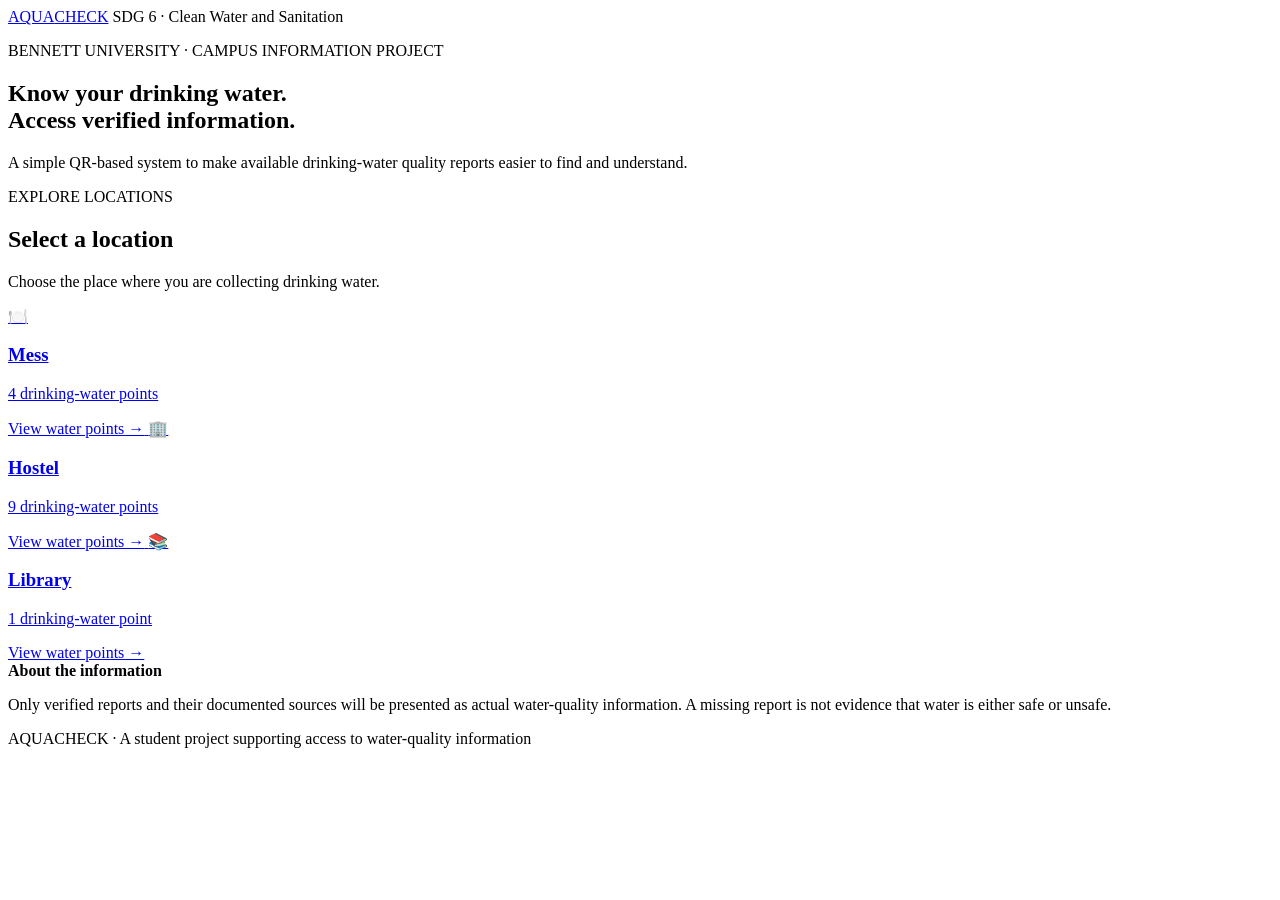
==== index.html @ 34e6789a "Add files via upload" ====
<!DOCTYPE html>
<html lang="en">
<head>
  <meta charset="UTF-8">
  <meta name="viewport" content="width=device-width, initial-scale=1.0">
  <title>AQUACHECK | Drinking Water Information</title>
  <link rel="stylesheet" href="css/style.css">
</head>
<body>
  <header class="site-header">
    <a class="brand" href="index.html">AQUA<span>CHECK</span></a>
    <span class="sdg-label">SDG 6 · Clean Water and Sanitation</span>
  </header>

  <main>
    <section class="hero">
      <p class="eyebrow">BENNETT UNIVERSITY · CAMPUS INFORMATION PROJECT</p>
      <h1>Know your drinking water.<br><span>Access verified information.</span></h1>
      <p class="hero-copy">A simple QR-based system to make available drinking-water quality reports easier to find and understand.</p>
    </section>

    <section class="locations-section">
      <div class="section-heading">
        <div>
          <p class="eyebrow">EXPLORE LOCATIONS</p>
          <h2>Select a location</h2>
        </div>
        <p class="section-note">Choose the place where you are collecting drinking water.</p>
      </div>

      <div class="location-grid">
        <a class="location-card" href="location.html?place=mess">
          <span class="location-icon">🍽️</span>
          <h3>Mess</h3>
          <p>4 drinking-water points</p>
          <span class="card-link">View water points →</span>
        </a>
        <a class="location-card" href="location.html?place=hostel">
          <span class="location-icon">🏢</span>
          <h3>Hostel</h3>
          <p>9 drinking-water points</p>
          <span class="card-link">View water points →</span>
        </a>
        <a class="location-card" href="location.html?place=library">
          <span class="location-icon">📚</span>
          <h3>Library</h3>
          <p>1 drinking-water point</p>
          <span class="card-link">View water points →</span>
        </a>
      </div>
    </section>

    <section class="notice">
      <strong>About the information</strong>
      <p>Only verified reports and their documented sources will be presented as actual water-quality information. A missing report is not evidence that water is either safe or unsafe.</p>
    </section>
  </main>

  <footer>
    <p>AQUACHECK · A student project supporting access to water-quality information</p>
  </footer>
</body>
</html>
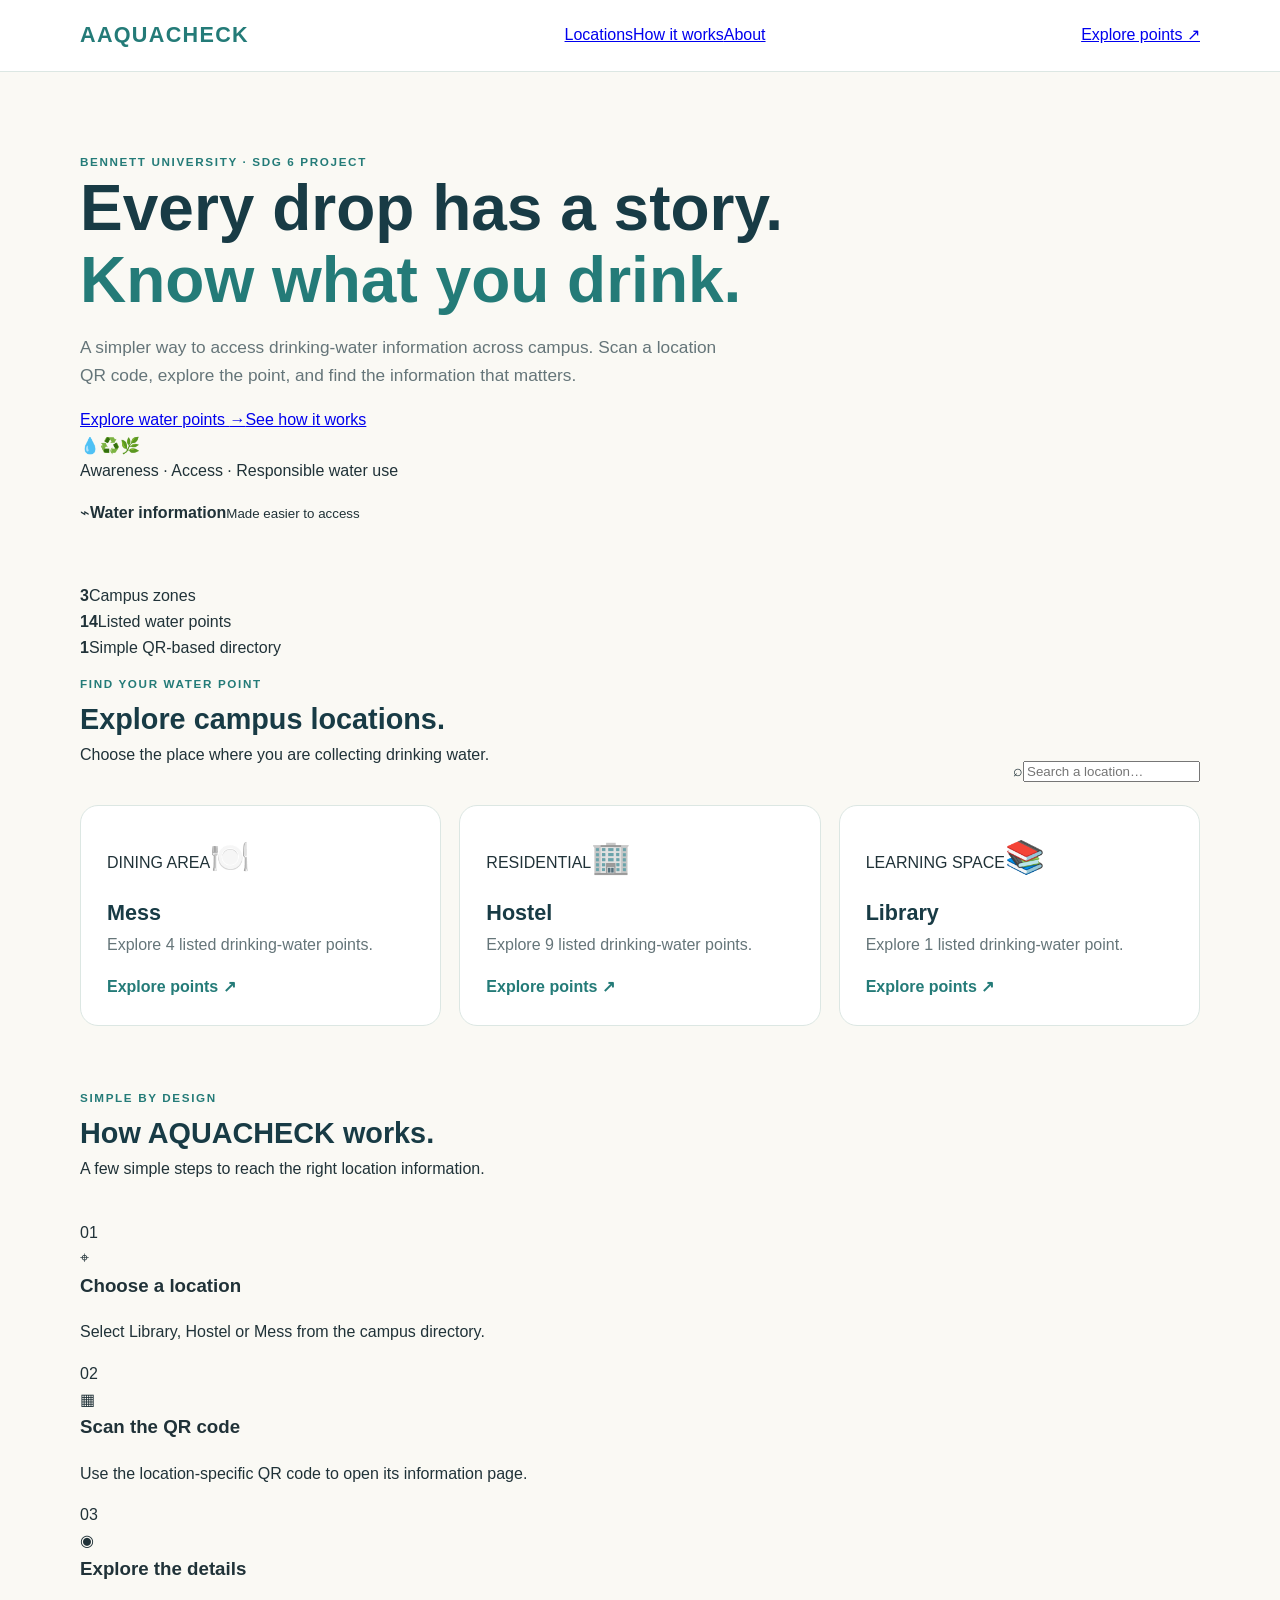
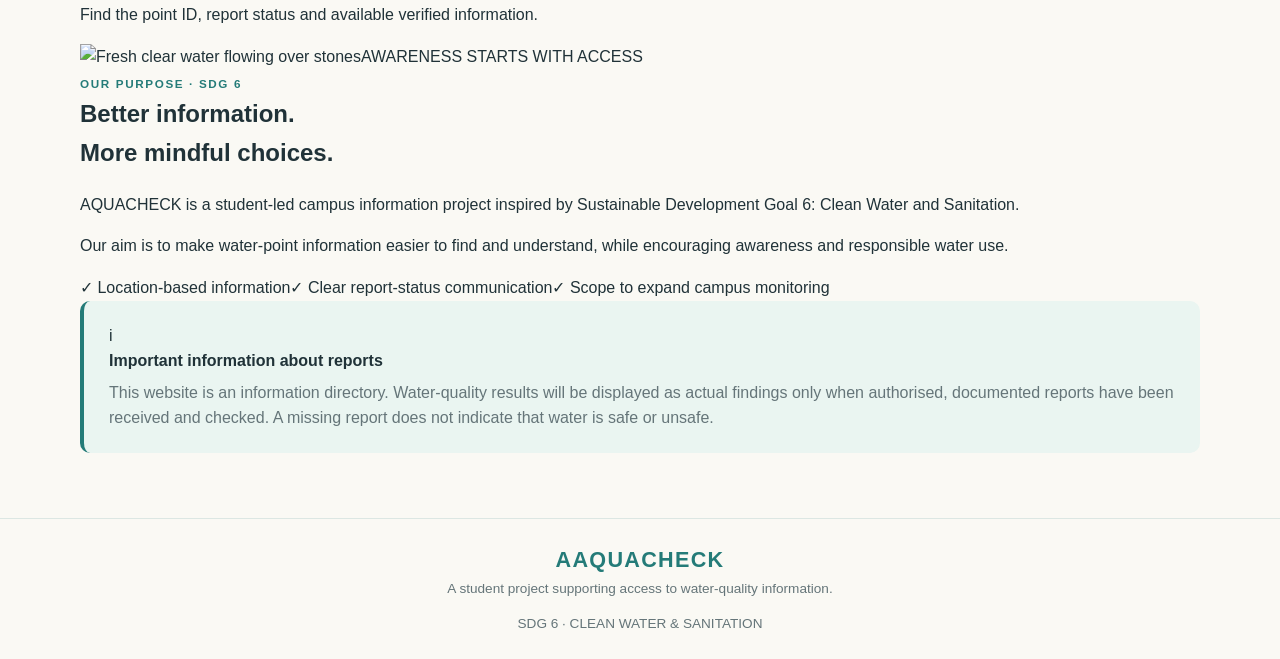
==== commit 0bb6e9c9: "Refresh AQUACHECK design and interactivity" ====
--- a/index.html
+++ b/index.html
@@ -3,61 +3,77 @@
 <head>
   <meta charset="UTF-8">
   <meta name="viewport" content="width=device-width, initial-scale=1.0">
-  <title>AQUACHECK | Drinking Water Information</title>
+  <meta name="theme-color" content="#073b4c">
+  <meta name="description" content="AQUACHECK makes campus drinking-water information easier to access through location-based QR codes.">
+  <title>AQUACHECK | Water Information, Made Clear</title>
+  <link rel="preconnect" href="https://fonts.googleapis.com">
+  <link rel="preconnect" href="https://fonts.gstatic.com" crossorigin>
+  <link href="https://fonts.googleapis.com/css2?family=DM+Sans:wght@400;500;600;700;800&family=Manrope:wght@500;600;700;800&display=swap" rel="stylesheet">
   <link rel="stylesheet" href="css/style.css">
+  <script src="js/home.js" defer></script>
 </head>
 <body>
   <header class="site-header">
-    <a class="brand" href="index.html">AQUA<span>CHECK</span></a>
-    <span class="sdg-label">SDG 6 · Clean Water and Sanitation</span>
+    <a class="brand" href="index.html" aria-label="AQUACHECK home"><span class="brand-mark">A</span><span>AQUA<span class="brand-accent">CHECK</span></span></a>
+    <nav class="nav-links" aria-label="Main navigation">
+      <a href="#locations">Locations</a><a href="#how-it-works">How it works</a><a href="#about">About</a>
+    </nav>
+    <a class="header-cta" href="#locations">Explore points <span>↗</span></a>
   </header>
 
   <main>
-    <section class="hero">
-      <p class="eyebrow">BENNETT UNIVERSITY · CAMPUS INFORMATION PROJECT</p>
-      <h1>Know your drinking water.<br><span>Access verified information.</span></h1>
-      <p class="hero-copy">A simple QR-based system to make available drinking-water quality reports easier to find and understand.</p>
+    <section class="hero hero-home">
+      <div class="hero-content">
+        <span class="eyebrow light-eyebrow"><span class="pulse-dot"></span> BENNETT UNIVERSITY · SDG 6 PROJECT</span>
+        <h1>Every drop has a story.<br><span>Know what you drink.</span></h1>
+        <p class="hero-copy">A simpler way to access drinking-water information across campus. Scan a location QR code, explore the point, and find the information that matters.</p>
+        <div class="hero-actions"><a class="button button-light" href="#locations">Explore water points <span>→</span></a><a class="text-link light-link" href="#how-it-works">See how it works</a></div>
+        <div class="hero-proof"><div class="proof-avatars"><span>💧</span><span>♻️</span><span>🌿</span></div><p>Awareness · Access · Responsible water use</p></div>
+      </div>
+      <div class="hero-visual" aria-label="Clear water pouring into a glass">
+        <div class="hero-image"></div>
+        <div class="floating-note"><span class="note-icon">⌁</span><span><strong>Water information</strong><small>Made easier to access</small></span></div>
+        <div class="hero-orbit orbit-one"></div><div class="hero-orbit orbit-two"></div>
+      </div>
+      <div class="hero-wave"></div>
     </section>
 
-    <section class="locations-section">
+    <section class="stats-strip" aria-label="Project coverage">
+      <div><strong>3</strong><span>Campus zones</span></div><i></i><div><strong>14</strong><span>Listed water points</span></div><i></i><div><strong>1</strong><span>Simple QR-based directory</span></div>
+    </section>
+
+    <section class="section locations-section" id="locations">
       <div class="section-heading">
-        <div>
-          <p class="eyebrow">EXPLORE LOCATIONS</p>
-          <h2>Select a location</h2>
+        <div><span class="eyebrow">FIND YOUR WATER POINT</span><h2>Explore campus <span class="heading-accent">locations.</span></h2><p class="section-subtitle">Choose the place where you are collecting drinking water.</p></div>
+        <label class="search-box"><span>⌕</span><input id="location-search" type="search" placeholder="Search a location…" aria-label="Search locations"></label>
+      </div>
+      <div class="location-grid" id="location-grid">
+        <a class="location-card mess-card" data-search="mess dining food" href="location.html?place=mess"><div class="card-image"></div><div class="card-overlay"></div><div class="card-content"><span class="location-tag">DINING AREA</span><span class="location-icon">🍽️</span><h3>Mess</h3><p>Explore 4 listed drinking-water points.</p><span class="card-link">Explore points <b>↗</b></span></div></a>
+        <a class="location-card hostel-card" data-search="hostel residence floors" href="location.html?place=hostel"><div class="card-image"></div><div class="card-overlay"></div><div class="card-content"><span class="location-tag">RESIDENTIAL</span><span class="location-icon">🏢</span><h3>Hostel</h3><p>Explore 9 listed drinking-water points.</p><span class="card-link">Explore points <b>↗</b></span></div></a>
+        <a class="location-card library-card" data-search="library study learning" href="location.html?place=library"><div class="card-image"></div><div class="card-overlay"></div><div class="card-content"><span class="location-tag">LEARNING SPACE</span><span class="location-icon">📚</span><h3>Library</h3><p>Explore 1 listed drinking-water point.</p><span class="card-link">Explore points <b>↗</b></span></div></a>
+      </div>
+      <p class="empty-search" id="empty-search" hidden>No locations match your search. Try “Library”, “Hostel” or “Mess”.</p>
+    </section>
+
+    <section class="how-section" id="how-it-works">
+      <div class="section section-inner">
+        <div class="section-heading centered-heading"><div><span class="eyebrow">SIMPLE BY DESIGN</span><h2>How <span class="heading-accent">AQUACHECK</span> works.</h2><p class="section-subtitle">A few simple steps to reach the right location information.</p></div></div>
+        <div class="steps-grid">
+          <article class="step-card"><span class="step-number">01</span><div class="step-icon">⌖</div><h3>Choose a location</h3><p>Select Library, Hostel or Mess from the campus directory.</p></article>
+          <article class="step-card"><span class="step-number">02</span><div class="step-icon">▦</div><h3>Scan the QR code</h3><p>Use the location-specific QR code to open its information page.</p></article>
+          <article class="step-card"><span class="step-number">03</span><div class="step-icon">◉</div><h3>Explore the details</h3><p>Find the point ID, report status and available verified information.</p></article>
         </div>
-        <p class="section-note">Choose the place where you are collecting drinking water.</p>
-      </div>
-
-      <div class="location-grid">
-        <a class="location-card" href="location.html?place=mess">
-          <span class="location-icon">🍽️</span>
-          <h3>Mess</h3>
-          <p>4 drinking-water points</p>
-          <span class="card-link">View water points →</span>
-        </a>
-        <a class="location-card" href="location.html?place=hostel">
-          <span class="location-icon">🏢</span>
-          <h3>Hostel</h3>
-          <p>9 drinking-water points</p>
-          <span class="card-link">View water points →</span>
-        </a>
-        <a class="location-card" href="location.html?place=library">
-          <span class="location-icon">📚</span>
-          <h3>Library</h3>
-          <p>1 drinking-water point</p>
-          <span class="card-link">View water points →</span>
-        </a>
       </div>
     </section>
 
-    <section class="notice">
-      <strong>About the information</strong>
-      <p>Only verified reports and their documented sources will be presented as actual water-quality information. A missing report is not evidence that water is either safe or unsafe.</p>
+    <section class="section about-section" id="about">
+      <div class="about-visual"><img src="https://images.unsplash.com/photo-1530053969600-caed2596d242?auto=format&fit=crop&w=1000&q=85" alt="Fresh clear water flowing over stones" loading="lazy"><span class="image-caption">AWARENESS STARTS WITH ACCESS</span></div>
+      <div class="about-copy"><span class="eyebrow">OUR PURPOSE · SDG 6</span><h2>Better information.<br><span class="heading-accent">More mindful choices.</span></h2><p>AQUACHECK is a student-led campus information project inspired by Sustainable Development Goal 6: Clean Water and Sanitation.</p><p>Our aim is to make water-point information easier to find and understand, while encouraging awareness and responsible water use.</p><div class="purpose-points"><span>✓ Location-based information</span><span>✓ Clear report-status communication</span><span>✓ Scope to expand campus monitoring</span></div></div>
     </section>
+
+    <section class="notice notice-home"><span class="notice-symbol">i</span><div><strong>Important information about reports</strong><p>This website is an information directory. Water-quality results will be displayed as actual findings only when authorised, documented reports have been received and checked. A missing report does not indicate that water is safe or unsafe.</p></div></section>
   </main>
 
-  <footer>
-    <p>AQUACHECK · A student project supporting access to water-quality information</p>
-  </footer>
+  <footer class="site-footer"><a class="brand footer-brand" href="index.html"><span class="brand-mark">A</span><span>AQUA<span class="brand-accent">CHECK</span></span></a><p>A student project supporting access to water-quality information.</p><span class="footer-sdg">SDG 6 · CLEAN WATER & SANITATION</span></footer>
 </body>
-</html>
+</html>
--- a/css/style.css
+++ b/css/style.css
@@ -0,0 +1,87 @@
+/* AQUACHECK beginner stylesheet
+   Edit the colours and spacing here to customise the website. */
+:root {
+  --navy: #183b45;
+  --teal: #247b78;
+  --mint: #eaf5f1;
+  --cream: #faf9f4;
+  --ink: #203238;
+  --muted: #657579;
+  --line: #dce7e3;
+  --white: #ffffff;
+}
+* { box-sizing: border-box; }
+body {
+  margin: 0;
+  background: var(--cream);
+  color: var(--ink);
+  font-family: Arial, Helvetica, sans-serif;
+  line-height: 1.6;
+}
+.site-header {
+  display: flex;
+  justify-content: space-between;
+  align-items: center;
+  gap: 16px;
+  padding: 18px max(6%, calc((100% - 1120px) / 2));
+  background: var(--white);
+  border-bottom: 1px solid var(--line);
+}
+.brand {
+  color: var(--navy);
+  font-size: 1.35rem;
+  font-weight: 800;
+  letter-spacing: .06em;
+  text-decoration: none;
+}
+.brand span { color: var(--teal); }
+.sdg-label, .back-link { color: var(--muted); font-size: .9rem; text-decoration: none; }
+main { width: min(1120px, 88%); margin: 0 auto; }
+.hero { padding: 76px 0 58px; }
+.eyebrow { color: var(--teal); font-size: .73rem; font-weight: 800; letter-spacing: .14em; }
+h1, h2, h3, p { margin-top: 0; }
+h1 { color: var(--navy); font-size: clamp(2.2rem, 5vw, 4.1rem); line-height: 1.12; margin-bottom: 18px; }
+h1 span { color: var(--teal); }
+.hero-copy { max-width: 650px; color: var(--muted); font-size: 1.08rem; }
+.locations-section { padding: 10px 0 58px; }
+.section-heading { display: flex; justify-content: space-between; align-items: end; gap: 20px; margin-bottom: 22px; }
+.section-heading h2, .details-panel h2 { color: var(--navy); margin-bottom: 0; font-size: 1.8rem; }
+.section-note { color: var(--muted); max-width: 330px; margin-bottom: 4px; }
+.location-grid, .point-grid { display: grid; grid-template-columns: repeat(3, 1fr); gap: 18px; }
+.location-card {
+  display: block; padding: 26px; background: var(--white); border: 1px solid var(--line);
+  border-radius: 18px; text-decoration: none; color: var(--ink); transition: transform .2s, box-shadow .2s;
+}
+.location-card:hover { transform: translateY(-4px); box-shadow: 0 12px 28px #183b4512; }
+.location-icon { font-size: 2rem; }
+.location-card h3 { color: var(--navy); font-size: 1.35rem; margin: 12px 0 2px; }
+.location-card p { color: var(--muted); }
+.card-link { color: var(--teal); font-weight: 700; }
+.notice { padding: 22px 25px; background: var(--mint); border-left: 4px solid var(--teal); border-radius: 10px; margin-bottom: 65px; }
+.notice p { margin: 6px 0 0; color: var(--muted); }
+footer { padding: 24px 6%; text-align: center; color: var(--muted); font-size: .85rem; border-top: 1px solid var(--line); }
+.location-main { padding-top: 42px; padding-bottom: 60px; }
+.location-intro { padding: 28px 0 36px; }
+.point-grid { grid-template-columns: repeat(3, 1fr); }
+.point-card { background: white; border: 1px solid var(--line); border-radius: 14px; padding: 20px; }
+.point-card h3 { color: var(--navy); margin-bottom: 4px; }
+.point-card p { color: var(--muted); font-size: .92rem; margin-bottom: 14px; }
+.status { display: inline-block; padding: 5px 10px; border-radius: 30px; background: #fff2d9; color: #805a16; font-size: .76rem; font-weight: 700; }
+.action-button, .close-button { border: 0; border-radius: 8px; padding: 10px 14px; cursor: pointer; font-weight: 700; }
+.action-button { background: var(--teal); color: white; }
+.close-button { float: right; background: #edf2f0; color: var(--navy); }
+.details-panel { margin-top: 28px; padding: 25px; background: white; border: 1px solid var(--line); border-radius: 16px; }
+.details-panel h2 { margin: 8px 0 16px; }
+.detail-row { padding: 12px 0; border-top: 1px solid var(--line); }
+.detail-row strong { display: block; color: var(--navy); }
+.detail-row span { color: var(--muted); }
+.data-note { margin-top: 28px; color: var(--muted); font-size: .9rem; }
+@media (max-width: 760px) {
+  .site-header { padding: 15px 6%; }
+  .sdg-label { max-width: 145px; text-align: right; }
+  .hero { padding: 52px 0 40px; }
+  .section-heading { display: block; }
+  .section-note { margin-top: 10px; }
+  .location-grid, .point-grid { grid-template-columns: 1fr; }
+  .location-card { padding: 22px; }
+}
